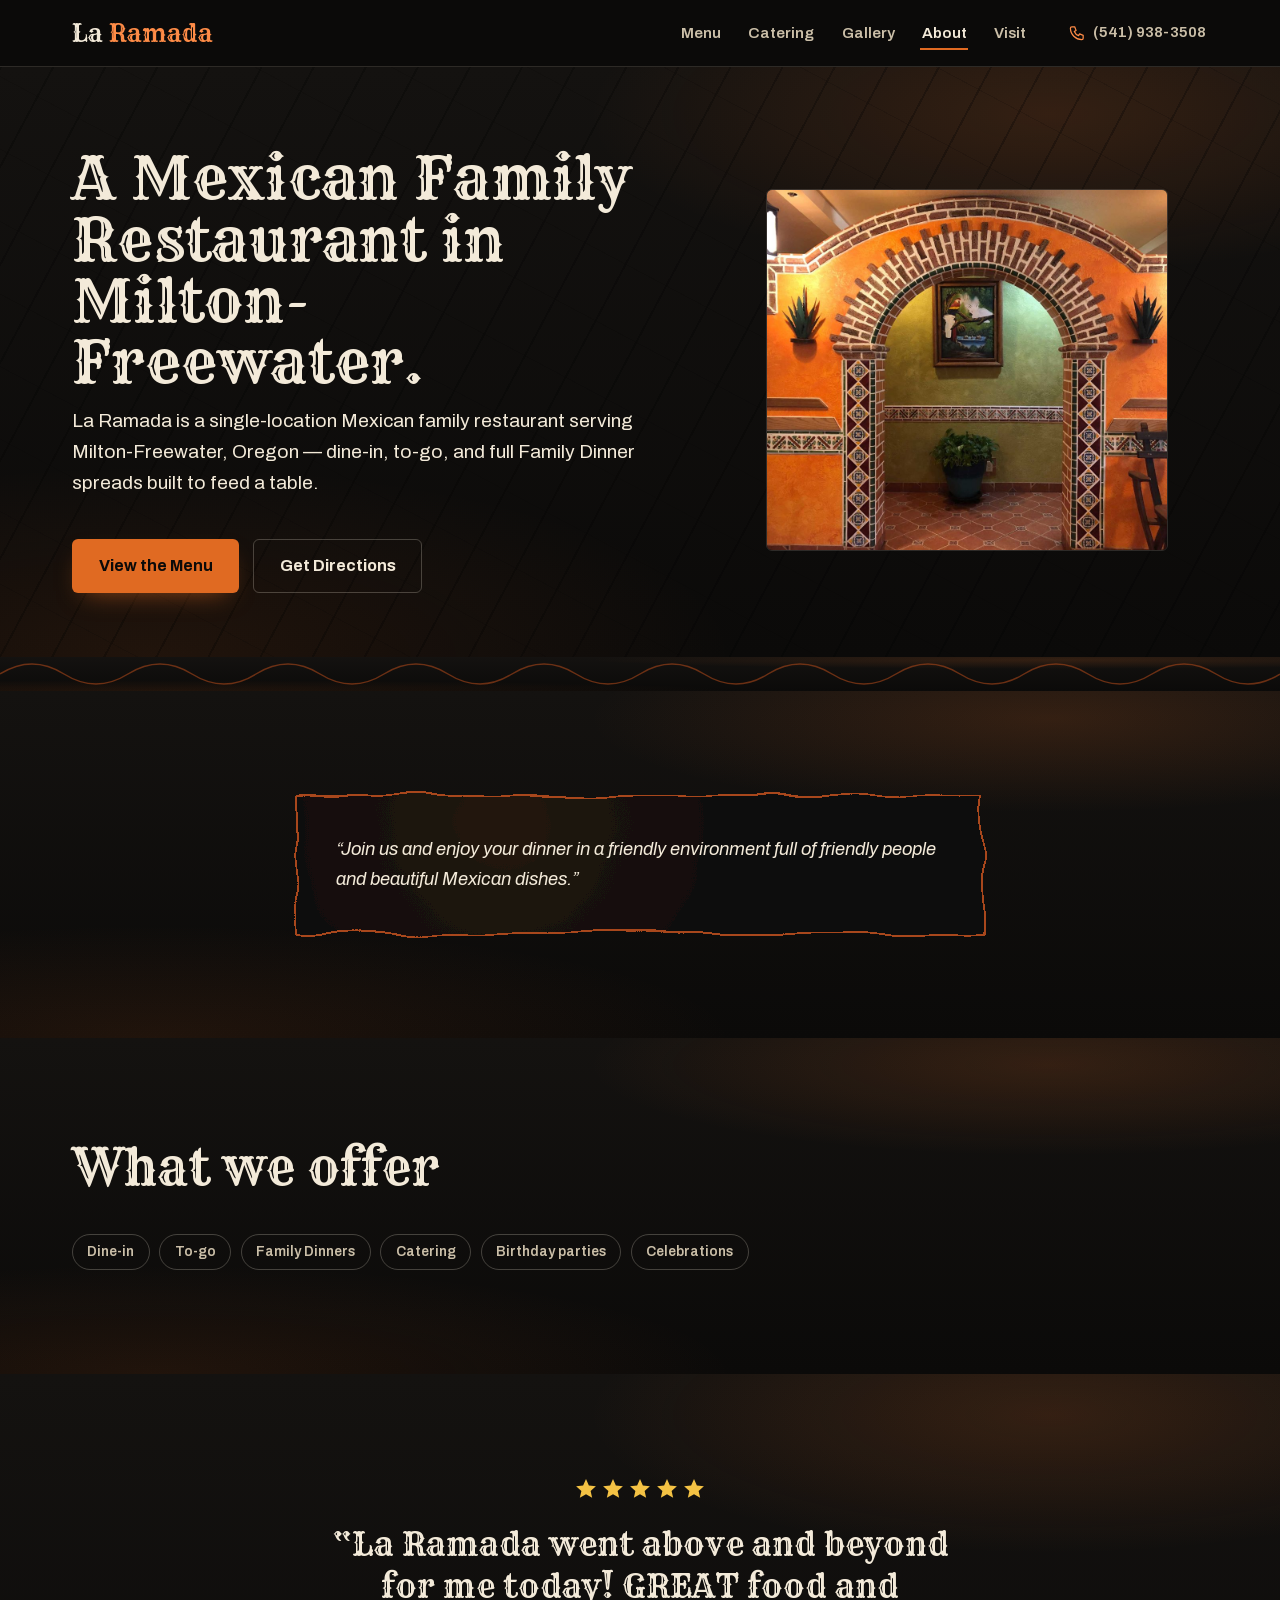
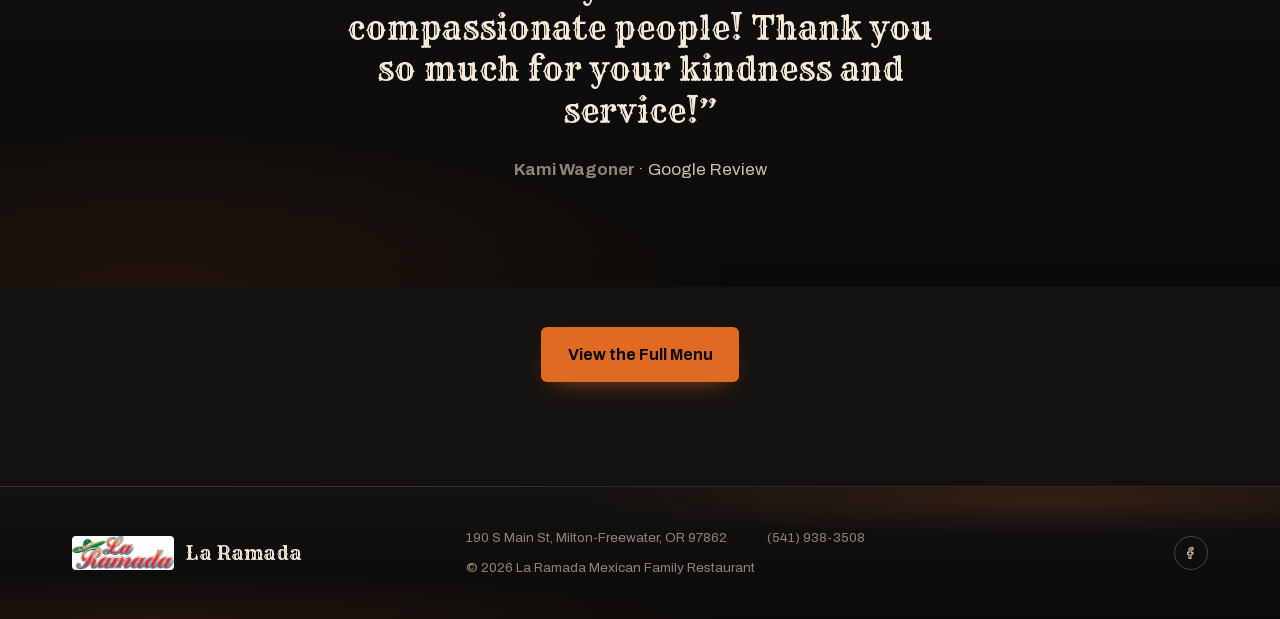
==== about.html @ e5cd55ed "Add Catering, Gallery, and About pages Three new pages extending the existing Comal system: Catering" ====
<!doctype html>
<html lang="en">
<head>
<meta charset="utf-8">
<meta name="viewport" content="width=device-width, initial-scale=1">
<title>About — La Ramada Mexican Family Restaurant</title>
<meta name="description" content="La Ramada is a Mexican family restaurant in Milton-Freewater, OR — dine-in, to-go, and Family Dinners built to feed a table.">
<link rel="icon" href="assets/icons/favicon.svg" type="image/svg+xml">
<link rel="preload" href="assets/fonts/rye-regular.woff2" as="font" type="font/woff2" crossorigin>
<link rel="preload" href="assets/fonts/archivo-variable.woff2" as="font" type="font/woff2" crossorigin>
<link rel="stylesheet" href="styles.css">
</head>
<body>
<!--
  THESIS: Say only what's true, briefly — trust comes from restraint, not
  a manufactured founding story.
  OWN-WORLD: inherits The Comal (cast-iron black, ember orange, char
  striping, Rye display) — no new visual world, this page extends it.
  STORY: a visitor gets confirmed facts (family-run, Milton-Freewater,
  services, a real review) and nothing invented, then moves to the menu
  or directions.
  FIRST VIEWPORT: a quiet page-hero pairing a short factual statement
  with the real entrance photo.
  FORM: extension of The Comal (shaped via /impeccable shape, confirmed
  as-is) — no direction roll needed for an established-world extension.
  FINISH: unreviewed and undocumented is unfinished; this build ends with
  the finish review, the verdict, and DESIGN.md staying accurate.
-->
<a class="skip-link" href="#main">Skip to content</a>

<svg width="0" height="0" style="position:absolute" aria-hidden="true">
  <defs>
    <filter id="char-edge" x="-20%" y="-20%" width="140%" height="140%">
      <feTurbulence type="fractalNoise" baseFrequency="0.012 0.02" numOctaves="2" seed="7" result="noise"/>
      <feDisplacementMap in="SourceGraphic" in2="noise" scale="18" xChannelSelector="R" yChannelSelector="G"/>
    </filter>
  </defs>
</svg>

<header class="site-header">
  <div class="wrap">
    <a class="logo" href="index.html">La <span>Ramada</span></a>
    <nav class="site-nav" aria-label="Primary">
      <ul>
        <li><a href="menu.html">Menu</a></li>
        <li><a href="catering.html">Catering</a></li>
        <li><a href="gallery.html">Gallery</a></li>
        <li><a href="about.html" class="is-active">About</a></li>
        <li><a href="index.html#visit">Visit</a></li>
      </ul>
      <a class="header-phone" href="tel:+15419383508" aria-label="Call La Ramada at (541) 938-3508">
        <svg viewBox="0 0 24 24" fill="none" stroke="currentColor" stroke-width="1.75" stroke-linecap="round" stroke-linejoin="round"><path d="M4 4h4l2 5-2.5 1.5a11 11 0 0 0 6 6L15 14l5 2v4a2 2 0 0 1-2 2C9.4 22 2 14.6 2 6a2 2 0 0 1 2-2Z"/></svg>
        <span>(541) 938-3508</span>
      </a>
    </nav>
    <button class="nav-toggle" aria-expanded="false" aria-controls="mobile-panel" aria-label="Open menu">
      <svg viewBox="0 0 24 24" fill="none" stroke="currentColor" stroke-width="1.75" stroke-linecap="round"><path d="M3 6h18M3 12h18M3 18h18"/></svg>
    </button>
  </div>
  <div class="mobile-panel" id="mobile-panel">
    <ul>
      <li><a href="menu.html">Menu</a></li>
      <li><a href="catering.html">Catering</a></li>
      <li><a href="gallery.html">Gallery</a></li>
      <li><a href="about.html">About</a></li>
      <li><a href="index.html#visit">Visit</a></li>
      <li><a href="index.html#dinners">Family Dinners</a></li>
      <li><a href="tel:+15419383508">Call (541) 938-3508</a></li>
    </ul>
  </div>
</header>

<main id="main">

  <section class="page-hero iron-ground">
    <div class="char-stripes" aria-hidden="true"></div>
    <div class="wrap">
      <div class="page-hero-grid">
        <div>
          <h1>A Mexican Family Restaurant in Milton-Freewater.</h1>
          <p class="lede">La Ramada is a single-location Mexican family restaurant serving Milton-Freewater, Oregon — dine-in, to-go, and full Family Dinner spreads built to feed a table.</p>
          <div class="page-hero-ctas">
            <a class="btn btn-ember" href="menu.html">View the Menu</a>
            <a class="btn btn-line" href="index.html#visit">Get Directions</a>
          </div>
        </div>
        <figure class="page-hero-photo">
          <img src="assets/photos/la-ramada-entrance-1.jpg" alt="The brick archway inside La Ramada, hand-tiled in Talavera pattern, leading into the dining room." width="1200" height="900" loading="lazy">
        </figure>
      </div>
    </div>
  </section>

  <div class="grill-seam iron-ground" aria-hidden="true">
    <svg viewBox="0 0 1200 60" preserveAspectRatio="none"><path d="M0 30 Q 30 10 60 30 T 120 30 T 180 30 T 240 30 T 300 30 T 360 30 T 420 30 T 480 30 T 540 30 T 600 30 T 660 30 T 720 30 T 780 30 T 840 30 T 900 30 T 960 30 T 1020 30 T 1080 30 T 1140 30 T 1200 30" fill="none" stroke="var(--ember-dim)" stroke-width="1.5" opacity="0.6"/></svg>
  </div>

  <section class="iron-ground">
    <div class="wrap" style="max-width: 46rem;">
      <div class="charred-quote">
        <div class="charred-quote-shape" aria-hidden="true"></div>
        <div class="charred-quote-inner">
          <p>&ldquo;Join us and enjoy your dinner in a friendly environment full of friendly people and beautiful Mexican dishes.&rdquo;</p>
        </div>
      </div>
    </div>
  </section>

  <section class="iron-ground">
    <div class="wrap">
      <div class="section-head">
        <h2>What we offer</h2>
      </div>
      <ul class="services-tags" style="margin-top:0;">
        <li>Dine-in</li>
        <li>To-go</li>
        <li>Family Dinners</li>
        <li>Catering</li>
        <li>Birthday parties</li>
        <li>Celebrations</li>
      </ul>
    </div>
  </section>

  <section class="iron-ground">
    <div class="wrap review-block">
      <div class="stars" aria-hidden="true">
        <svg viewBox="0 0 20 20"><path d="M10 1l2.6 5.9 6.4.6-4.8 4.3 1.4 6.2L10 14.8 4.4 18l1.4-6.2L1 7.5l6.4-.6z"/></svg>
        <svg viewBox="0 0 20 20"><path d="M10 1l2.6 5.9 6.4.6-4.8 4.3 1.4 6.2L10 14.8 4.4 18l1.4-6.2L1 7.5l6.4-.6z"/></svg>
        <svg viewBox="0 0 20 20"><path d="M10 1l2.6 5.9 6.4.6-4.8 4.3 1.4 6.2L10 14.8 4.4 18l1.4-6.2L1 7.5l6.4-.6z"/></svg>
        <svg viewBox="0 0 20 20"><path d="M10 1l2.6 5.9 6.4.6-4.8 4.3 1.4 6.2L10 14.8 4.4 18l1.4-6.2L1 7.5l6.4-.6z"/></svg>
        <svg viewBox="0 0 20 20"><path d="M10 1l2.6 5.9 6.4.6-4.8 4.3 1.4 6.2L10 14.8 4.4 18l1.4-6.2L1 7.5l6.4-.6z"/></svg>
      </div>
      <p class="review-quote">La Ramada went above and beyond for me today! GREAT food and compassionate people! Thank you so much for your kindness and service!</p>
      <p class="review-attrib">Kami Wagoner <span>· Google Review</span></p>
    </div>
  </section>

  <div class="menu-cta" style="padding-bottom: var(--space-6);">
    <a class="btn btn-ember" href="menu.html">View the Full Menu</a>
  </div>

</main>

<footer class="site-footer iron-ground">
  <div class="wrap">
    <a class="footer-brand" href="index.html">
      <img src="assets/photos/logo.png" alt="La Ramada Mexican Family Restaurant logo" width="500" height="167">
      <span class="logo">La Ramada</span>
    </a>
    <p class="footer-meta">
      <span>190 S Main St, Milton-Freewater, OR 97862</span>
      <a href="tel:+15419383508">(541) 938-3508</a>
      <span>&copy; <span id="year"></span> La Ramada Mexican Family Restaurant</span>
    </p>
    <div class="footer-social">
      <a href="https://www.facebook.com/LaRamadaMF" target="_blank" rel="noopener" aria-label="La Ramada on Facebook">
        <svg viewBox="0 0 24 24" fill="none" stroke="currentColor" stroke-width="1.75" stroke-linecap="round" stroke-linejoin="round"><path d="M15 4h-2a4 4 0 0 0-4 4v3H7v3h2v6h3v-6h2.5l.5-3H12V8a1 1 0 0 1 1-1h2Z"/></svg>
      </a>
    </div>
  </div>
</footer>

<script>document.getElementById('year').textContent = new Date().getFullYear();</script>
<script src="script.js"></script>
</body>
</html>
---- styles.css ----
/* ==========================================================================
   La Ramada — "The Comal": cast-iron char, rising steam, ember heat.
   ========================================================================== */

@font-face {
  font-family: 'Rye';
  font-style: normal;
  font-weight: 400;
  font-display: swap;
  src: url('assets/fonts/rye-regular.woff2') format('woff2');
}

@font-face {
  font-family: 'Archivo';
  font-style: normal;
  font-weight: 100 900;
  font-display: swap;
  src: url('assets/fonts/archivo-variable.woff2') format('woff2-variations'), url('assets/fonts/archivo-variable.woff2') format('woff2');
}

@font-face {
  font-family: 'Archivo';
  font-style: italic;
  font-weight: 100 900;
  font-display: swap;
  src: url('assets/fonts/archivo-italic-variable.woff2') format('woff2-variations'), url('assets/fonts/archivo-italic-variable.woff2') format('woff2');
}

:root {
  /* -- palette: cast-iron ground, char, ember, cilantro, butter -- */
  --iron-black: #141210;
  --iron-black-deep: #0b0a09;
  --char-umber: #3a2418;
  --char-umber-soft: #4d3020;
  --ember-orange: #e06a22;
  --ember-bright: #ff8c47;
  --ember-dim: #a8461a;
  --lime: #8faf3e;
  --lime-bright: #a7c957;
  --butter: #f4c244;
  --cream: #f3ead9;
  --cream-dim: #cbbfa8;
  --cream-faint: #8d8375;
  --rule: rgba(243, 234, 217, 0.14);
  --rule-strong: rgba(243, 234, 217, 0.24);

  --font-display: 'Rye', 'Iowan Old Style', 'Georgia', serif;
  --font-body: 'Archivo', -apple-system, 'Helvetica Neue', sans-serif;

  --measure: 68ch;
  --radius: 6px;
  --ease-out: cubic-bezier(0.16, 1, 0.3, 1);

  --space-1: 0.5rem;
  --space-2: 0.875rem;
  --space-3: 1.5rem;
  --space-4: 2.5rem;
  --space-5: 4rem;
  --space-6: 6.5rem;
}

/* -- reset -- */
*, *::before, *::after { box-sizing: border-box; }
html { -webkit-text-size-adjust: 100%; scroll-behavior: smooth; }
@media (prefers-reduced-motion: reduce) {
  html { scroll-behavior: auto; }
  *, *::before, *::after { animation-duration: 0.001ms !important; animation-iteration-count: 1 !important; transition-duration: 0.001ms !important; scroll-behavior: auto !important; }
}
body {
  margin: 0;
  background: var(--iron-black);
  color: var(--cream);
  font-family: var(--font-body);
  font-size: 17px;
  line-height: 1.6;
  -webkit-font-smoothing: antialiased;
}
img { max-width: 100%; display: block; }
ul, ol { margin: 0; padding: 0; list-style: none; }
h1, h2, h3, h4, p { margin: 0; }
a { color: inherit; }

/* -- browser surfaces -- */
::selection { background: var(--ember-orange); color: var(--iron-black-deep); }
:focus-visible { outline: 2px solid var(--ember-bright); outline-offset: 3px; border-radius: 2px; }
html { scrollbar-color: var(--ember-dim) var(--iron-black); scrollbar-width: thin; }
::-webkit-scrollbar { width: 12px; height: 12px; }
::-webkit-scrollbar-track { background: var(--iron-black); }
::-webkit-scrollbar-thumb { background: var(--char-umber-soft); border-radius: 8px; border: 3px solid var(--iron-black); }
::-webkit-scrollbar-thumb:hover { background: var(--ember-dim); }

/* ==========================================================================
   Material — the comal ground, applied per-section
   ========================================================================== */

.iron-ground {
  position: relative;
  background:
    radial-gradient(ellipse 60% 45% at 82% 8%, rgba(224, 106, 34, 0.16), transparent 60%),
    radial-gradient(ellipse 70% 50% at 12% 100%, rgba(224, 106, 34, 0.10), transparent 65%),
    linear-gradient(180deg, var(--iron-black) 0%, var(--iron-black-deep) 100%);
}
.char-stripes {
  position: absolute;
  inset: 0;
  pointer-events: none;
  opacity: 0.5;
  background-image: repeating-linear-gradient(
    118deg,
    rgba(0, 0, 0, 0.55) 0px,
    rgba(0, 0, 0, 0.55) 2px,
    transparent 2px,
    transparent 46px
  );
  mix-blend-mode: multiply;
}
.char-stripes::after {
  content: '';
  position: absolute;
  inset: 0;
  background-image: repeating-linear-gradient(
    28deg,
    rgba(58, 36, 24, 0.35) 0px,
    rgba(58, 36, 24, 0.35) 1px,
    transparent 1px,
    transparent 64px
  );
}

/* grill-mark divider — the signature seam between sections */
.grill-seam {
  position: relative;
  height: 34px;
  overflow: hidden;
}
.grill-seam svg { position: absolute; top: 50%; left: 50%; transform: translate(-50%, -50%); width: 100%; height: 60px; }

/* ==========================================================================
   Type
   ========================================================================== */

.eyebrow-off { /* intentionally unused: no kicker labels in this world */ }

.brand-mark {
  font-family: var(--font-display);
  letter-spacing: 0.01em;
}

h1, h2, h3 { font-family: var(--font-display); font-weight: 400; color: var(--cream); }
h1 { font-size: clamp(2.6rem, 5vw + 1rem, 5.4rem); line-height: 0.98; letter-spacing: 0.005em; }
h2 { font-size: clamp(1.9rem, 2.6vw + 1rem, 3.1rem); line-height: 1.04; }
h3 { font-size: clamp(1.25rem, 1vw + 1rem, 1.6rem); line-height: 1.15; }

p { max-width: var(--measure); color: var(--cream-dim); }
.lede { font-size: 1.2rem; color: var(--cream); }

.tabular { font-variant-numeric: tabular-nums; }

/* ==========================================================================
   Layout
   ========================================================================== */

.wrap { max-width: 74rem; margin: 0 auto; padding-inline: var(--space-3); }
section { padding-block: var(--space-6); }
@media (max-width: 640px) {
  section { padding-block: var(--space-5); }
  .wrap { padding-inline: var(--space-2); }
}

/* ==========================================================================
   Header
   ========================================================================== */

.site-header {
  position: sticky;
  top: 0;
  z-index: 40;
  background: rgba(11, 10, 9, 0.86);
  backdrop-filter: blur(10px);
  border-bottom: 1px solid var(--rule);
}
.site-header .wrap {
  display: flex;
  align-items: center;
  justify-content: space-between;
  gap: var(--space-3);
  padding-block: 0.85rem;
}
.site-header .logo {
  font-family: var(--font-display);
  font-size: 1.5rem;
  color: var(--cream);
  text-decoration: none;
  white-space: nowrap;
}
.site-header .logo span { color: var(--ember-bright); }
.site-nav { display: flex; align-items: center; gap: var(--space-4); }
.site-nav ul { display: flex; gap: var(--space-3); }
.site-nav a:not(.btn) {
  text-decoration: none;
  color: var(--cream-dim);
  font-size: 0.95rem;
  font-weight: 600;
  padding: 0.4rem 0.1rem;
  border-bottom: 2px solid transparent;
  transition: color 0.2s var(--ease-out), border-color 0.2s var(--ease-out);
}
.site-nav a:not(.btn):hover,
.site-nav a:not(.btn):focus-visible,
.site-nav a.is-active { color: var(--cream); border-color: var(--ember-orange); }
.header-phone {
  display: flex;
  align-items: center;
  gap: 0.45rem;
  text-decoration: none;
  color: var(--cream);
  font-weight: 700;
  white-space: nowrap;
}
.header-phone svg { width: 17px; height: 17px; stroke: var(--ember-bright); flex-shrink: 0; }
.nav-toggle {
  display: none;
  width: 40px; height: 40px;
  align-items: center; justify-content: center;
  background: transparent; border: 1px solid var(--rule-strong); border-radius: var(--radius);
  cursor: pointer;
}
.nav-toggle svg { width: 18px; height: 18px; stroke: var(--cream); }

@media (max-width: 780px) {
  .site-nav ul { display: none; }
  .header-phone span { display: none; }
  .nav-toggle { display: inline-flex; }
  .mobile-panel {
    display: none;
    border-top: 1px solid var(--rule);
    background: var(--iron-black-deep);
  }
  .mobile-panel.is-open { display: block; }
  .mobile-panel ul { display: flex; flex-direction: column; }
  .mobile-panel a {
    display: block; padding: var(--space-2) var(--space-2);
    text-decoration: none; color: var(--cream-dim); font-weight: 700;
    border-bottom: 1px solid var(--rule);
  }
  .mobile-panel a:hover, .mobile-panel a:focus-visible { color: var(--ember-bright); }
}
@media (min-width: 781px) {
  .mobile-panel { display: none !important; }
}

/* ==========================================================================
   Buttons
   ========================================================================== */

.btn {
  display: inline-flex;
  align-items: center;
  gap: 0.55rem;
  text-decoration: none;
  font-family: var(--font-body);
  font-weight: 700;
  font-size: 1rem;
  padding: 0.85rem 1.6rem;
  border-radius: var(--radius);
  border: 1px solid transparent;
  cursor: pointer;
  transition: transform 0.15s var(--ease-out), background 0.2s var(--ease-out), border-color 0.2s var(--ease-out), box-shadow 0.2s var(--ease-out);
}
.btn:active { transform: translateY(1px); }
.btn-ember {
  background: var(--ember-orange);
  color: var(--iron-black-deep);
  box-shadow: 0 10px 26px -12px rgba(224, 106, 34, 0.65);
}
.btn-ember:hover, .btn-ember:focus-visible { background: var(--ember-bright); box-shadow: 0 14px 30px -10px rgba(255, 140, 71, 0.55); }
.btn-line {
  background: transparent;
  color: var(--cream);
  border-color: var(--rule-strong);
}
.btn-line:hover, .btn-line:focus-visible { border-color: var(--ember-orange); color: var(--ember-bright); }
.btn svg { width: 18px; height: 18px; }

/* ==========================================================================
   Hero — the comal itself
   ========================================================================== */

.hero {
  position: relative;
  overflow: hidden;
  padding-block: clamp(3.5rem, 9vw, 7rem) clamp(4rem, 8vw, 6rem);
  isolation: isolate;
}
.hero .wrap { position: relative; z-index: 3; }

.hero-ember-glow {
  position: absolute;
  z-index: 1;
  width: 60vw;
  height: 60vw;
  min-width: 30rem;
  min-height: 30rem;
  right: -14vw;
  top: -18vw;
  background: radial-gradient(circle, rgba(255, 140, 71, 0.30) 0%, rgba(224, 106, 34, 0.12) 42%, transparent 72%);
  filter: blur(6px);
  pointer-events: none;
  animation: ember-breathe 7s ease-in-out infinite;
}
@keyframes ember-breathe {
  0%, 100% { opacity: 0.85; transform: scale(1); }
  50% { opacity: 1; transform: scale(1.05); }
}

/* scoped tight to the headline so wisps actually cross it, not the whole (taller) hero */
.steam {
  position: absolute;
  z-index: 2;
  left: 0;
  top: 0;
  width: min(54%, 34rem);
  height: clamp(280px, 40vw, 420px);
  pointer-events: none;
  overflow: visible;
}
.steam span {
  position: absolute;
  bottom: 0;
  width: 46px;
  height: 190px;
  border-radius: 50%;
  background: linear-gradient(180deg, rgba(243, 234, 217, 0.5), rgba(243, 234, 217, 0.14) 60%, transparent);
  filter: blur(6px);
  animation: rise 7s ease-in infinite;
}
.steam span:nth-child(1) { left: 4%; animation-delay: -1.4s; }
.steam span:nth-child(2) { left: 26%; width: 36px; height: 150px; animation-delay: -4.5s; animation-duration: 8s; }
.steam span:nth-child(3) { left: 58%; animation-delay: -5.6s; animation-duration: 7.5s; }
.steam span:nth-child(4) { left: 72%; width: 40px; height: 160px; animation-delay: -2.6s; animation-duration: 8.5s; }
.steam span:nth-child(5) { left: 42%; width: 30px; height: 120px; animation-delay: -0.3s; animation-duration: 6.5s; }
@keyframes rise {
  0% { transform: translateY(0) translateX(0) scale(0.9); opacity: 0; }
  12% { opacity: 0.85; }
  60% { opacity: 0.35; }
  100% { transform: translateY(-260%) translateX(3%) scale(1.25); opacity: 0; }
}
@media (prefers-reduced-motion: reduce) {
  .steam span { animation: none; opacity: 0.28; transform: translateY(-40%); }
  .hero-ember-glow { animation: none; }
}

.hero-grid { display: grid; grid-template-columns: 1.15fr 0.85fr; gap: var(--space-5); align-items: center; }
@media (max-width: 900px) { .hero-grid { grid-template-columns: 1fr; gap: var(--space-4); } }

.hero h1 { text-shadow: 0 3px 0 rgba(0,0,0,0.5), 0 18px 40px rgba(0,0,0,0.55); }
.hero .lede { margin-top: var(--space-2); max-width: 46ch; }
.hero-ctas { display: flex; flex-wrap: wrap; gap: var(--space-2); margin-top: var(--space-4); }

/* the sizzling platter — food, drawn, not photographed */
.hero-visual { position: relative; }
.sizzle-plate { width: 100%; height: auto; display: block; filter: drop-shadow(0 22px 34px rgba(0,0,0,0.5)); }

.hero-visual-caption {
  position: relative;
  margin-top: calc(-1 * var(--space-4));
}
.hero-visual-caption-shape {
  position: absolute;
  inset: 0;
  filter: url(#char-edge);
  background: var(--iron-black-deep);
  border: 2px solid var(--ember-dim);
}
.hero-visual-caption-inner { position: relative; z-index: 2; padding: var(--space-3) var(--space-4); }
.hero-visual-caption h3 {
  display: flex;
  align-items: baseline;
  justify-content: space-between;
  gap: var(--space-2);
  font-size: 1.4rem;
  color: var(--cream);
}
.hero-visual-caption .price { font-family: var(--font-display); color: var(--butter); font-size: 1.5rem; }
.hero-visual-caption .note { font-size: 0.92rem; color: var(--cream-dim); margin-top: 0.4rem; max-width: none; }

/* ==========================================================================
   Page hero — quieter cousin of the homepage hero, for interior pages
   ========================================================================== */

.page-hero { position: relative; overflow: hidden; padding-block: clamp(3rem, 7vw, 5rem) clamp(3rem, 6vw, 4rem); }
.page-hero .wrap { position: relative; z-index: 2; }
.page-hero-grid { display: grid; grid-template-columns: 1.1fr 0.9fr; gap: var(--space-5); align-items: center; }
@media (max-width: 900px) { .page-hero-grid { grid-template-columns: 1fr; gap: var(--space-4); } }
.page-hero h1 { font-size: clamp(2.2rem, 3.4vw + 1rem, 3.8rem); line-height: 1.03; }
.page-hero .lede { margin-top: var(--space-2); max-width: 52ch; }
.page-hero-ctas { display: flex; flex-wrap: wrap; gap: var(--space-2); margin-top: var(--space-4); }
.page-hero-photo { border-radius: var(--radius); overflow: hidden; border: 1px solid var(--rule); }
.page-hero-photo img { width: 100%; height: 360px; object-fit: cover; display: block; }
@media (max-width: 640px) { .page-hero-photo img { height: 260px; } }

/* ==========================================================================
   Charred quote — the branding-iron plaque, reused for standalone quotes
   ========================================================================== */

.charred-quote { position: relative; padding: var(--space-4); }
.charred-quote-shape {
  position: absolute; inset: 0;
  filter: url(#char-edge);
  background: radial-gradient(circle at 30% 20%, rgba(255,140,71,0.10), transparent 55%), var(--iron-black-deep);
  border: 2px solid var(--ember-dim);
}
.charred-quote-inner { position: relative; z-index: 2; }
.charred-quote-inner p { font-size: 1.15rem; color: var(--cream); font-style: italic; margin: 0; max-width: none; }

/* ==========================================================================
   Gallery
   ========================================================================== */

.gallery-lead { margin-bottom: var(--space-4); border-radius: var(--radius); overflow: hidden; border: 1px solid var(--rule); }
.gallery-lead img { width: 100%; height: 420px; object-fit: cover; display: block; }
@media (max-width: 640px) { .gallery-lead img { height: 260px; } }

.gallery-grid { display: grid; grid-template-columns: repeat(3, 1fr); gap: var(--space-3); }
@media (max-width: 900px) { .gallery-grid { grid-template-columns: repeat(2, 1fr); } }
@media (max-width: 560px) { .gallery-grid { grid-template-columns: 1fr; } }
.gallery-grid figure { margin: 0; border-radius: var(--radius); overflow: hidden; border: 1px solid var(--rule); position: relative; }
.gallery-grid a { display: block; }
.gallery-grid img { width: 100%; height: 260px; object-fit: cover; display: block; transition: transform 0.35s var(--ease-out); }
.gallery-grid a:hover img, .gallery-grid a:focus-visible img { transform: scale(1.05); }
.gallery-grid figcaption {
  position: absolute; left: 0; right: 0; bottom: 0;
  padding: 0.65rem 0.9rem;
  background: linear-gradient(0deg, rgba(11,10,9,0.85), transparent);
  color: var(--cream); font-weight: 700; font-size: 0.85rem;
  pointer-events: none;
}

/* ==========================================================================
   Section headers
   ========================================================================== */

.section-head { display: flex; flex-direction: column; gap: 0.6rem; margin-bottom: var(--space-4); }
.section-head .lede { margin: 0; }
.section-head-row { display: flex; align-items: flex-end; justify-content: space-between; gap: var(--space-3); flex-wrap: wrap; }

/* ==========================================================================
   Family Dinners — seared plates
   ========================================================================== */

/* one shared plaque, not four identical cards: a featured dish plus a list */
.grill-rack {
  border-radius: var(--radius);
  background: linear-gradient(165deg, rgba(255,255,255,0.03), transparent 40%), var(--iron-black-deep);
  border: 1px solid var(--rule);
  overflow: hidden;
}
.grill-rack-featured {
  display: flex;
  align-items: flex-start;
  gap: var(--space-3);
  padding: var(--space-4);
  border-bottom: 1px solid var(--rule);
  background: radial-gradient(ellipse 70% 100% at 0% 0%, rgba(224,106,34,0.10), transparent 60%);
}
.grill-rack-featured .sear-mark { width: 40px; height: 40px; stroke: var(--ember-orange); flex-shrink: 0; margin-top: 0.3rem; }
.grill-rack-featured h3 {
  display: flex;
  align-items: baseline;
  gap: var(--space-2);
  font-size: clamp(1.5rem, 1vw + 1.2rem, 2rem);
}
.grill-rack-featured .price-line { font-family: var(--font-display); color: var(--butter); font-size: 0.85em; }
.grill-rack-featured p { margin-top: 0.4rem; font-size: 1rem; max-width: 56ch; }

.grill-rack-row {
  display: grid;
  grid-template-columns: auto 1fr auto;
  align-items: baseline;
  gap: var(--space-2);
  padding: var(--space-2) var(--space-4);
  border-bottom: 1px solid var(--rule);
  transition: background 0.2s var(--ease-out);
}
.grill-rack-row:last-child { border-bottom: none; }
.grill-rack-row:hover, .grill-rack-row:focus-within { background: rgba(224, 106, 34, 0.06); }
.grill-rack-row .name { font-weight: 700; color: var(--cream); }
.grill-rack-row .desc { font-size: 0.9rem; color: var(--cream-faint); }
.grill-rack-row .price { font-family: var(--font-display); color: var(--butter); font-size: 1.2rem; white-space: nowrap; }

@media (max-width: 640px) {
  .grill-rack-featured { flex-direction: column; gap: var(--space-2); }
  .grill-rack-row { grid-template-columns: 1fr; }
  .grill-rack-row .price { justify-self: start; }
}

.dinners-photos { display: grid; grid-template-columns: 1fr 1fr; gap: var(--space-3); margin-top: var(--space-3); }
@media (max-width: 640px) { .dinners-photos { grid-template-columns: 1fr; } }
.dinners-photos figure { margin: 0; border-radius: var(--radius); overflow: hidden; border: 1px solid var(--rule); position: relative; }
.dinners-photos img { width: 100%; height: 280px; object-fit: cover; display: block; }
.dinners-photos figcaption {
  position: absolute; left: 0; right: 0; bottom: 0;
  padding: 0.75rem 1rem;
  background: linear-gradient(0deg, rgba(11,10,9,0.88), transparent);
  color: var(--cream); font-weight: 700; font-size: 0.92rem;
}

.dinners-note {
  margin-top: var(--space-4);
  display: flex;
  flex-wrap: wrap;
  gap: var(--space-3);
  align-items: center;
  padding: var(--space-3);
  border-top: 1px solid var(--rule);
  border-bottom: 1px solid var(--rule);
}
.dinners-note ul { display: flex; flex-wrap: wrap; gap: 0.5rem 1.4rem; }
.dinners-note li { display: flex; align-items: center; gap: 0.5rem; color: var(--cream-dim); font-weight: 600; font-size: 0.95rem; }
.dinners-note li svg { width: 16px; height: 16px; stroke: var(--lime-bright); flex-shrink: 0; }

/* ==========================================================================
   Menu preview (index) + full menu list (menu.html)
   ========================================================================== */

.menu-teaser-grid { display: grid; grid-template-columns: repeat(2, 1fr); gap: 0; border-top: 1px solid var(--rule); }
@media (max-width: 700px) { .menu-teaser-grid { grid-template-columns: 1fr; } }

.menu-row {
  display: grid;
  grid-template-columns: 1fr auto;
  gap: var(--space-2);
  align-items: baseline;
  padding: var(--space-2) var(--space-2);
  border-bottom: 1px solid var(--rule);
  transition: background 0.2s var(--ease-out);
}
.menu-row:hover, .menu-row:focus-within { background: rgba(224, 106, 34, 0.06); }
.menu-row .name { font-weight: 700; color: var(--cream); }
.menu-row .desc { display: block; font-weight: 400; font-size: 0.87rem; color: var(--cream-faint); margin-top: 0.2rem; max-width: 46ch; }
.menu-row .price { font-family: var(--font-display); color: var(--butter); font-size: 1.15rem; white-space: nowrap; }
.menu-row.is-new .name::after {
  content: 'NEW';
  margin-left: 0.55rem;
  font-family: var(--font-body);
  font-size: 0.62rem;
  font-weight: 800;
  letter-spacing: 0.08em;
  color: var(--iron-black-deep);
  background: var(--lime-bright);
  padding: 0.14rem 0.4rem;
  border-radius: 3px;
  vertical-align: middle;
}

.menu-cta { margin-top: var(--space-4); text-align: center; }

/* full menu page */
.menu-toc {
  position: sticky;
  top: 66px;
  z-index: 20;
  background: rgba(11,10,9,0.92);
  backdrop-filter: blur(8px);
  border-bottom: 1px solid var(--rule);
  overflow-x: auto;
  scrollbar-width: none;
}
.menu-toc::-webkit-scrollbar { display: none; }
.menu-toc ul { display: flex; gap: var(--space-3); padding-block: 0.75rem; white-space: nowrap; }
.menu-toc a { text-decoration: none; font-size: 0.86rem; font-weight: 700; color: var(--cream-dim); letter-spacing: 0.03em; }
.menu-toc a:hover, .menu-toc a:focus-visible { color: var(--ember-bright); }

.menu-page-head { padding-block: var(--space-5) var(--space-4); text-align: center; }
.menu-page-head p { margin-inline: auto; }

.menu-category { padding-block: var(--space-5); scroll-margin-top: 120px; border-top: 1px solid var(--rule); }
.menu-category:first-of-type { border-top: none; }
.menu-category-head { display: flex; align-items: baseline; gap: var(--space-3); margin-bottom: var(--space-3); flex-wrap: wrap; }
.menu-category-head h2 { color: var(--cream); }
.menu-category-head .es { font-family: var(--font-body); font-style: italic; color: var(--cream-faint); font-size: 1rem; }
.menu-category-note { font-size: 0.92rem; color: var(--cream-faint); margin-bottom: var(--space-3); }

.menu-list-columns { columns: 2; column-gap: var(--space-4); }
@media (max-width: 780px) { .menu-list-columns { columns: 1; } }
.menu-list-columns .menu-row { break-inside: avoid; }

.combo-list { counter-reset: combo; }
.combo-list .menu-row { grid-template-columns: auto 1fr auto; }
.combo-list .menu-row .combo-num {
  counter-increment: combo;
  font-family: var(--font-display);
  color: var(--ember-orange);
  font-size: 1.1rem;
  width: 1.8rem;
}
.combo-list .menu-row .combo-num::before { content: counter(combo) '.'; }
.side-star { color: var(--butter); margin-left: 0.4rem; font-size: 0.85em; }

/* ==========================================================================
   Review
   ========================================================================== */

.review-block {
  max-width: 42rem;
  margin-inline: auto;
  text-align: center;
}
.stars { display: flex; justify-content: center; gap: 0.3rem; margin-bottom: var(--space-3); }
.stars svg { width: 22px; height: 22px; fill: var(--butter); }
.review-quote { font-family: var(--font-display); font-size: clamp(1.4rem, 2vw + 1rem, 2rem); line-height: 1.3; color: var(--cream); }
.review-quote::before { content: '\201C'; } .review-quote::after { content: '\201D'; }
.review-attrib { margin-top: var(--space-3); color: var(--cream-faint); font-weight: 700; }
.review-attrib span { color: var(--cream-dim); font-weight: 400; }

/* ==========================================================================
   Visit / hours / location
   ========================================================================== */

.visit-photo {
  margin: 0 0 var(--space-4);
  border-radius: var(--radius);
  overflow: hidden;
  border: 1px solid var(--rule);
  max-height: 360px;
}
.visit-photo img { width: 100%; height: 360px; object-fit: cover; display: block; }

.visit-grid { display: grid; grid-template-columns: 1fr 1fr; gap: var(--space-5); }
@media (max-width: 820px) { .visit-grid { grid-template-columns: 1fr; gap: var(--space-4); } }

.hours-table { width: 100%; border-collapse: collapse; margin-top: var(--space-3); }
.hours-table td { padding: 0.55rem 0; border-bottom: 1px solid var(--rule); }
.hours-table td:first-child { color: var(--cream-dim); font-weight: 600; }
.hours-table td:last-child { text-align: right; color: var(--cream); font-weight: 700; font-family: var(--font-body); }
.hours-table tr.today td { color: var(--butter); }
.hours-status { display: inline-flex; align-items: center; gap: 0.5rem; margin-top: var(--space-2); font-weight: 700; }
.hours-status .dot { width: 9px; height: 9px; border-radius: 50%; background: var(--lime-bright); box-shadow: 0 0 0 4px rgba(143,175,62,0.22); }

.contact-list { display: flex; flex-direction: column; gap: var(--space-2); margin-top: var(--space-3); }
.contact-list a, .contact-list p { display: flex; align-items: flex-start; gap: 0.75rem; text-decoration: none; color: var(--cream); font-weight: 600; }
.contact-list svg { width: 20px; height: 20px; stroke: var(--ember-bright); flex-shrink: 0; margin-top: 0.15rem; }
.contact-list .sub { display: block; font-weight: 400; color: var(--cream-faint); margin-top: 0.15rem; }

.services-tags { display: flex; flex-wrap: wrap; gap: 0.6rem; margin-top: var(--space-3); }
.services-tags li {
  border: 1px solid var(--rule-strong);
  border-radius: 999px;
  padding: 0.4rem 0.9rem;
  font-size: 0.86rem;
  font-weight: 600;
  color: var(--cream-dim);
}

/* ==========================================================================
   Footer
   ========================================================================== */

.site-footer { border-top: 1px solid var(--rule); padding-block: var(--space-4); }
.site-footer .wrap { display: flex; flex-wrap: wrap; justify-content: space-between; align-items: center; gap: var(--space-3); }
.site-footer .logo { font-family: var(--font-display); font-size: 1.2rem; color: var(--cream); text-decoration: none; }
.footer-brand { display: flex; align-items: center; gap: 0.75rem; text-decoration: none; }
.footer-brand img { height: 34px; width: auto; border-radius: 4px; }
.footer-meta { display: flex; flex-wrap: wrap; gap: var(--space-1) var(--space-4); font-size: 0.85rem; color: var(--cream-faint); }
.footer-meta a { text-decoration: none; color: var(--cream-faint); }
.footer-meta a:hover, .footer-meta a:focus-visible { color: var(--ember-bright); }
.footer-social { display: flex; gap: 0.75rem; }
.footer-social a { width: 34px; height: 34px; display: grid; place-items: center; border: 1px solid var(--rule-strong); border-radius: 50%; text-decoration: none; transition: border-color 0.2s var(--ease-out); }
.footer-social a:hover, .footer-social a:focus-visible { border-color: var(--ember-orange); }
.footer-social svg { width: 16px; height: 16px; stroke: var(--cream-dim); }

/* ==========================================================================
   Sear-in — the badge is branded onto the page once, on load
   ========================================================================== */

.sear-in {
  animation: sear-in 1.1s var(--ease-out) 0.5s both;
}
@keyframes sear-in {
  0% { opacity: 0; transform: scale(0.94); filter: brightness(2.6) blur(2px); }
  55% { opacity: 1; filter: brightness(1.5) blur(0); }
  100% { opacity: 1; transform: scale(1); filter: brightness(1) blur(0); }
}
@media (prefers-reduced-motion: reduce) {
  .sear-in { animation: none; }
}

/* ==========================================================================
   Misc
   ========================================================================== */

.visually-hidden {
  position: absolute; width: 1px; height: 1px; padding: 0; margin: -1px;
  overflow: hidden; clip: rect(0,0,0,0); white-space: nowrap; border: 0;
}
.skip-link {
  position: absolute; left: 1rem; top: -4rem; z-index: 100;
  background: var(--ember-orange); color: var(--iron-black-deep);
  padding: 0.7rem 1.2rem; border-radius: var(--radius); font-weight: 700; text-decoration: none;
  transition: top 0.2s var(--ease-out);
}
.skip-link:focus { top: 1rem; }
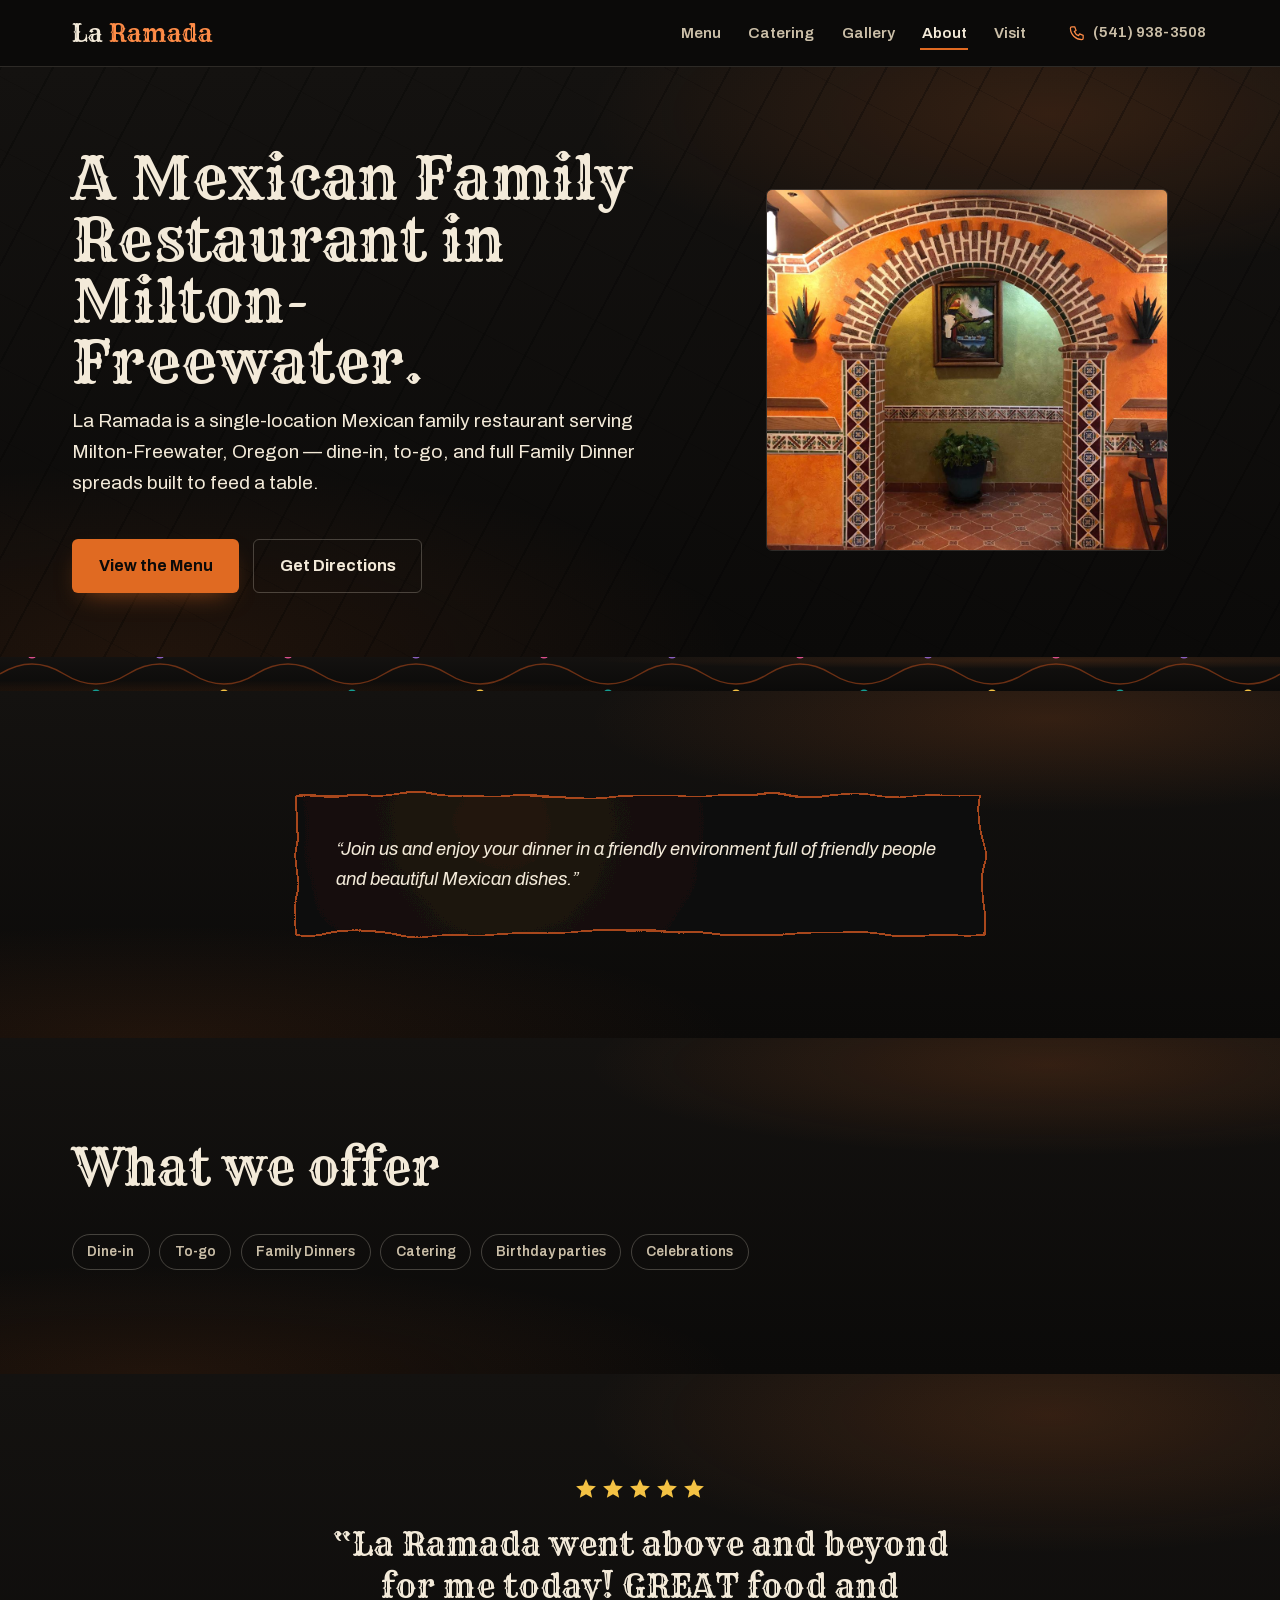
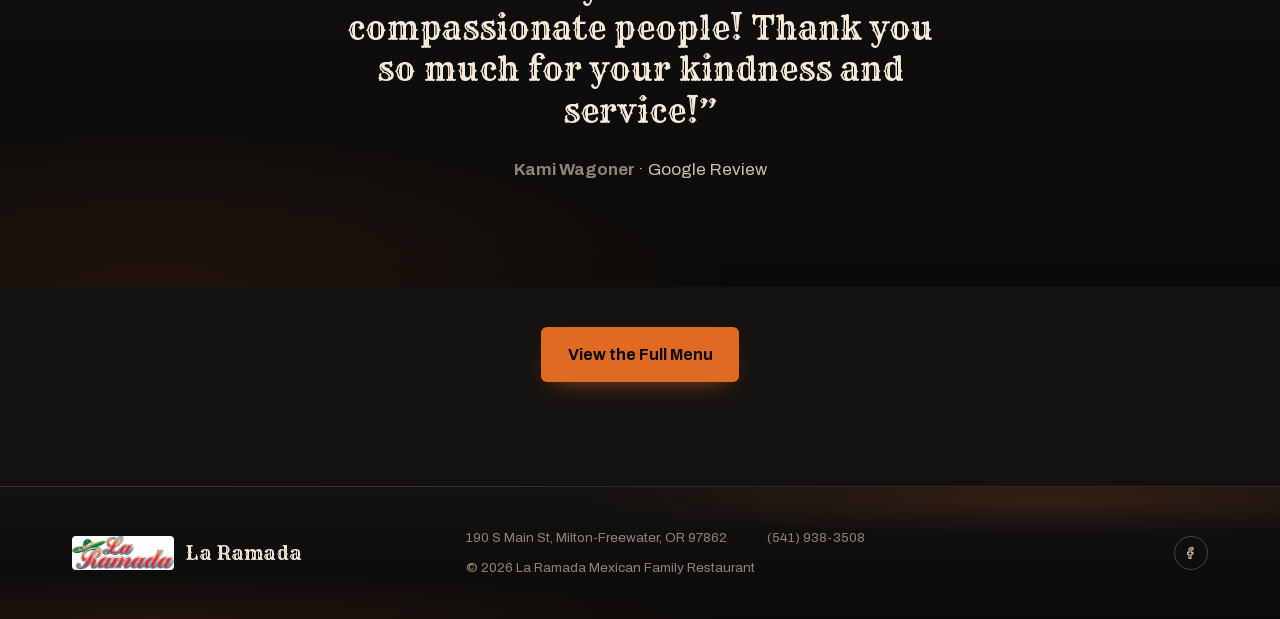
==== commit 8ab524b7: "Add a papel picado garland to the section dividers A small, contained note of festive color: pink/te" ====
--- a/about.html
+++ b/about.html
@@ -92,7 +92,7 @@
   </section>
 
   <div class="grill-seam iron-ground" aria-hidden="true">
-    <svg viewBox="0 0 1200 60" preserveAspectRatio="none"><path d="M0 30 Q 30 10 60 30 T 120 30 T 180 30 T 240 30 T 300 30 T 360 30 T 420 30 T 480 30 T 540 30 T 600 30 T 660 30 T 720 30 T 780 30 T 840 30 T 900 30 T 960 30 T 1020 30 T 1080 30 T 1140 30 T 1200 30" fill="none" stroke="var(--ember-dim)" stroke-width="1.5" opacity="0.6"/></svg>
+    <svg viewBox="0 0 1200 60" preserveAspectRatio="none"><path d="M0 30 Q 30 10 60 30 T 120 30 T 180 30 T 240 30 T 300 30 T 360 30 T 420 30 T 480 30 T 540 30 T 600 30 T 660 30 T 720 30 T 780 30 T 840 30 T 900 30 T 960 30 T 1020 30 T 1080 30 T 1140 30 T 1200 30" fill="none" stroke="var(--ember-dim)" stroke-width="1.5" opacity="0.6"/><circle cx="30" cy="10" r="4.5" fill="var(--papel-pink)"/><circle cx="90" cy="50" r="4.5" fill="var(--papel-teal)"/><circle cx="150" cy="10" r="4.5" fill="var(--papel-violet)"/><circle cx="210" cy="50" r="4.5" fill="var(--butter)"/><circle cx="270" cy="10" r="4.5" fill="var(--papel-pink)"/><circle cx="330" cy="50" r="4.5" fill="var(--papel-teal)"/><circle cx="390" cy="10" r="4.5" fill="var(--papel-violet)"/><circle cx="450" cy="50" r="4.5" fill="var(--butter)"/><circle cx="510" cy="10" r="4.5" fill="var(--papel-pink)"/><circle cx="570" cy="50" r="4.5" fill="var(--papel-teal)"/><circle cx="630" cy="10" r="4.5" fill="var(--papel-violet)"/><circle cx="690" cy="50" r="4.5" fill="var(--butter)"/><circle cx="750" cy="10" r="4.5" fill="var(--papel-pink)"/><circle cx="810" cy="50" r="4.5" fill="var(--papel-teal)"/><circle cx="870" cy="10" r="4.5" fill="var(--papel-violet)"/><circle cx="930" cy="50" r="4.5" fill="var(--butter)"/><circle cx="990" cy="10" r="4.5" fill="var(--papel-pink)"/><circle cx="1050" cy="50" r="4.5" fill="var(--papel-teal)"/><circle cx="1110" cy="10" r="4.5" fill="var(--papel-violet)"/><circle cx="1170" cy="50" r="4.5" fill="var(--butter)"/></svg>
   </div>
 
   <section class="iron-ground">
--- a/styles.css
+++ b/styles.css
@@ -38,6 +38,10 @@
   --lime: #8faf3e;
   --lime-bright: #a7c957;
   --butter: #f4c244;
+  /* papel picado garland accents — used only on the section-divider bunting, nowhere else */
+  --papel-pink: #d94f8c;
+  --papel-teal: #159e93;
+  --papel-violet: #8b5fbf;
   --cream: #f3ead9;
   --cream-dim: #cbbfa8;
   --cream-faint: #8d8375;
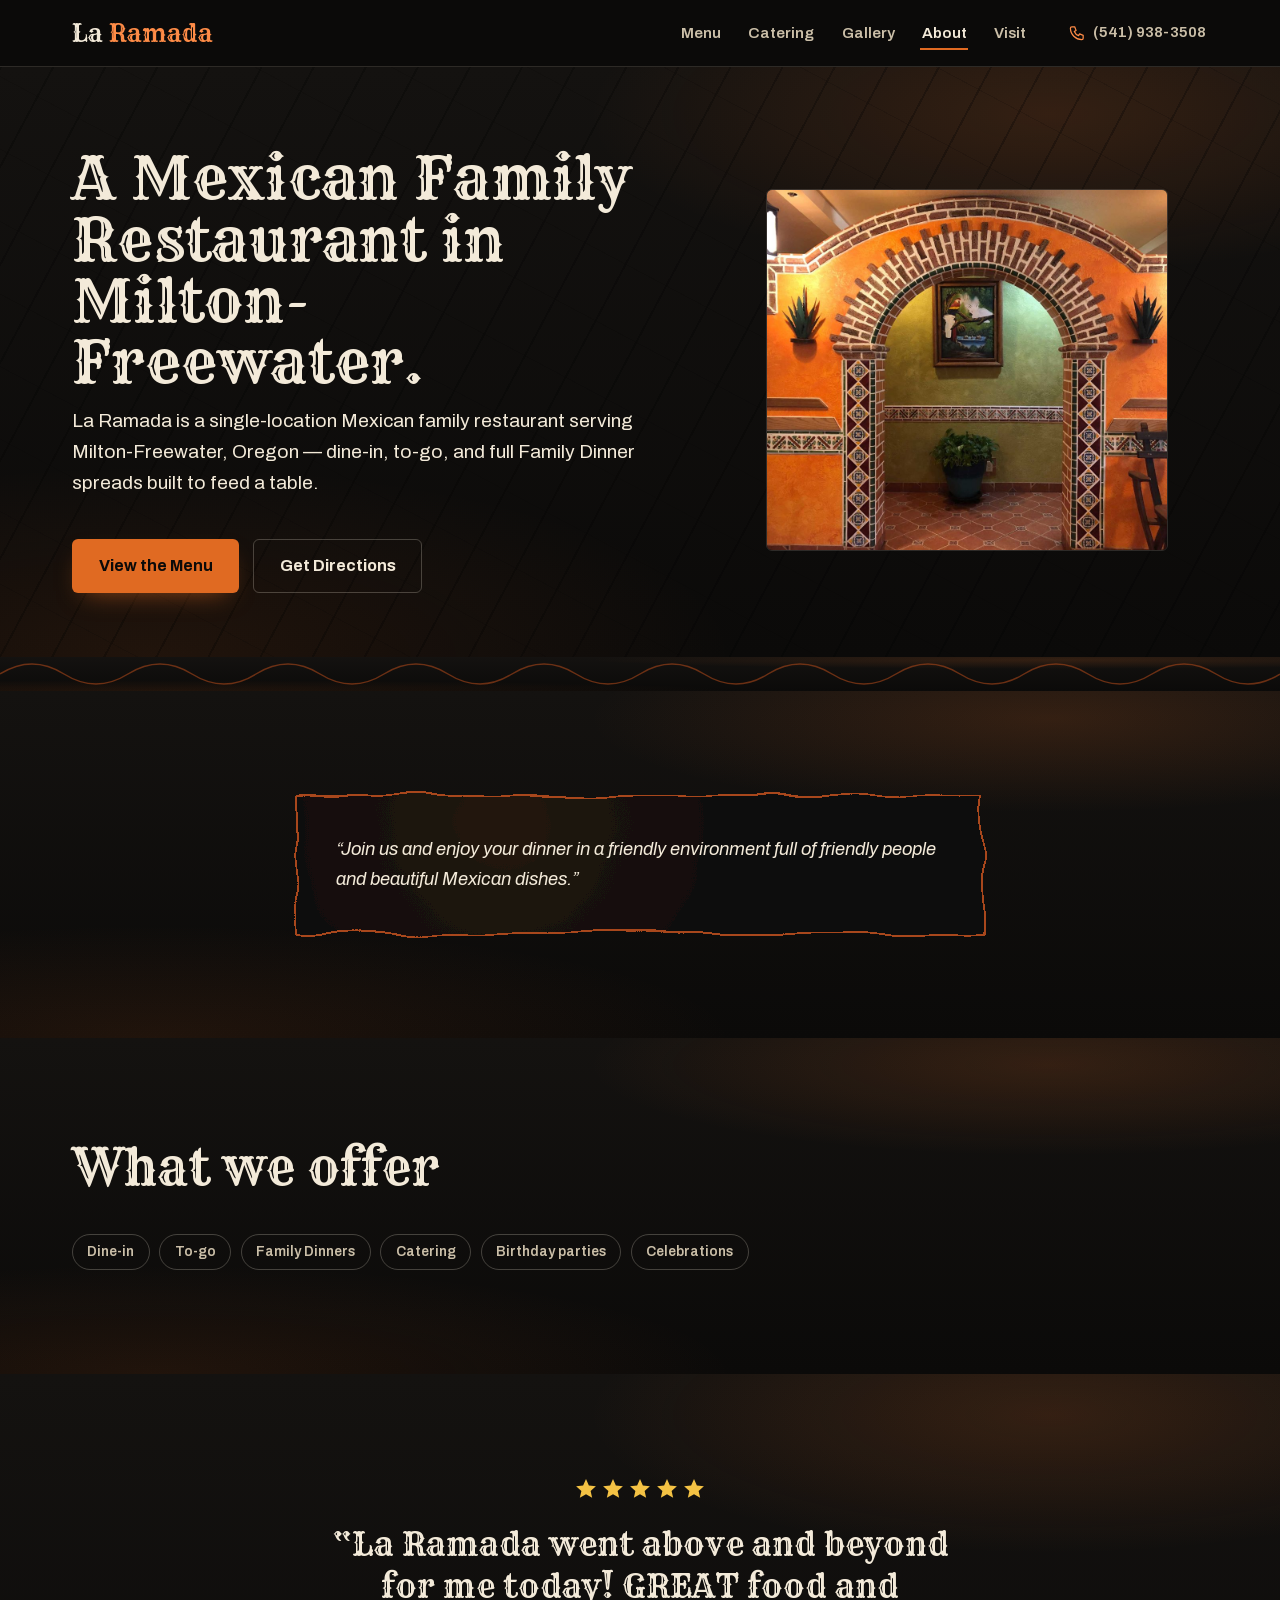
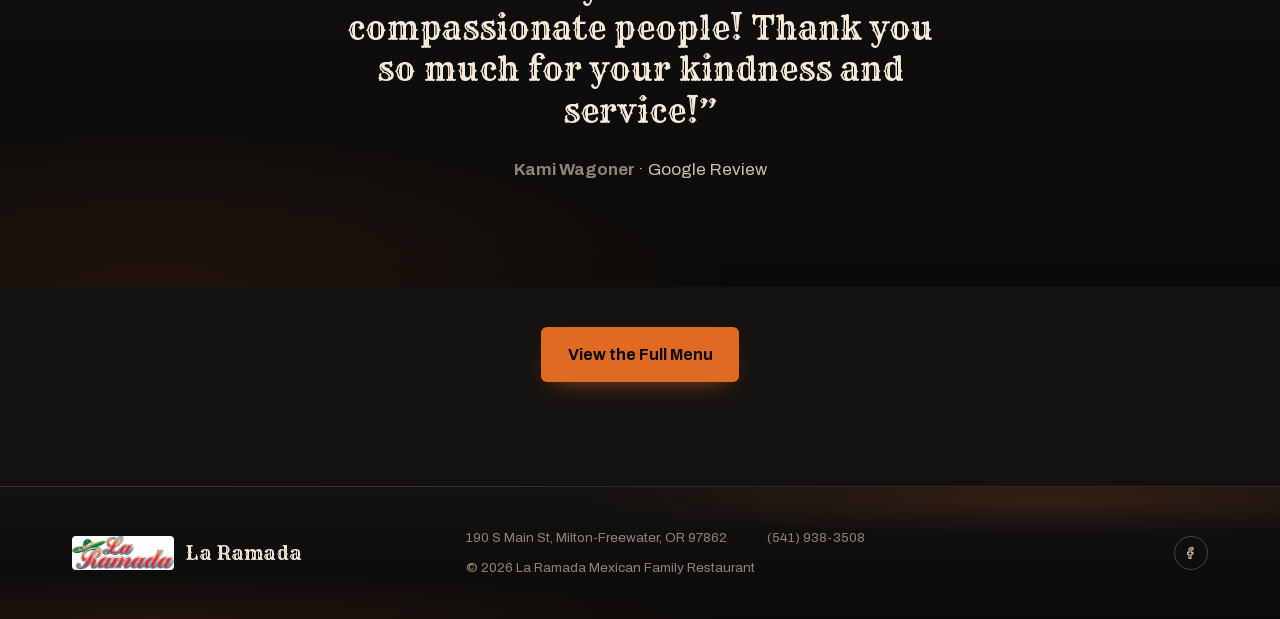
==== commit 5b9c163f: "Revert "Add a papel picado garland to the section dividers" This reverts commit 8ab524b7aedfdbc00fbc" ====
--- a/about.html
+++ b/about.html
@@ -92,7 +92,7 @@
   </section>
 
   <div class="grill-seam iron-ground" aria-hidden="true">
-    <svg viewBox="0 0 1200 60" preserveAspectRatio="none"><path d="M0 30 Q 30 10 60 30 T 120 30 T 180 30 T 240 30 T 300 30 T 360 30 T 420 30 T 480 30 T 540 30 T 600 30 T 660 30 T 720 30 T 780 30 T 840 30 T 900 30 T 960 30 T 1020 30 T 1080 30 T 1140 30 T 1200 30" fill="none" stroke="var(--ember-dim)" stroke-width="1.5" opacity="0.6"/><circle cx="30" cy="10" r="4.5" fill="var(--papel-pink)"/><circle cx="90" cy="50" r="4.5" fill="var(--papel-teal)"/><circle cx="150" cy="10" r="4.5" fill="var(--papel-violet)"/><circle cx="210" cy="50" r="4.5" fill="var(--butter)"/><circle cx="270" cy="10" r="4.5" fill="var(--papel-pink)"/><circle cx="330" cy="50" r="4.5" fill="var(--papel-teal)"/><circle cx="390" cy="10" r="4.5" fill="var(--papel-violet)"/><circle cx="450" cy="50" r="4.5" fill="var(--butter)"/><circle cx="510" cy="10" r="4.5" fill="var(--papel-pink)"/><circle cx="570" cy="50" r="4.5" fill="var(--papel-teal)"/><circle cx="630" cy="10" r="4.5" fill="var(--papel-violet)"/><circle cx="690" cy="50" r="4.5" fill="var(--butter)"/><circle cx="750" cy="10" r="4.5" fill="var(--papel-pink)"/><circle cx="810" cy="50" r="4.5" fill="var(--papel-teal)"/><circle cx="870" cy="10" r="4.5" fill="var(--papel-violet)"/><circle cx="930" cy="50" r="4.5" fill="var(--butter)"/><circle cx="990" cy="10" r="4.5" fill="var(--papel-pink)"/><circle cx="1050" cy="50" r="4.5" fill="var(--papel-teal)"/><circle cx="1110" cy="10" r="4.5" fill="var(--papel-violet)"/><circle cx="1170" cy="50" r="4.5" fill="var(--butter)"/></svg>
+    <svg viewBox="0 0 1200 60" preserveAspectRatio="none"><path d="M0 30 Q 30 10 60 30 T 120 30 T 180 30 T 240 30 T 300 30 T 360 30 T 420 30 T 480 30 T 540 30 T 600 30 T 660 30 T 720 30 T 780 30 T 840 30 T 900 30 T 960 30 T 1020 30 T 1080 30 T 1140 30 T 1200 30" fill="none" stroke="var(--ember-dim)" stroke-width="1.5" opacity="0.6"/></svg>
   </div>
 
   <section class="iron-ground">
--- a/styles.css
+++ b/styles.css
@@ -38,10 +38,6 @@
   --lime: #8faf3e;
   --lime-bright: #a7c957;
   --butter: #f4c244;
-  /* papel picado garland accents — used only on the section-divider bunting, nowhere else */
-  --papel-pink: #d94f8c;
-  --papel-teal: #159e93;
-  --papel-violet: #8b5fbf;
   --cream: #f3ead9;
   --cream-dim: #cbbfa8;
   --cream-faint: #8d8375;
